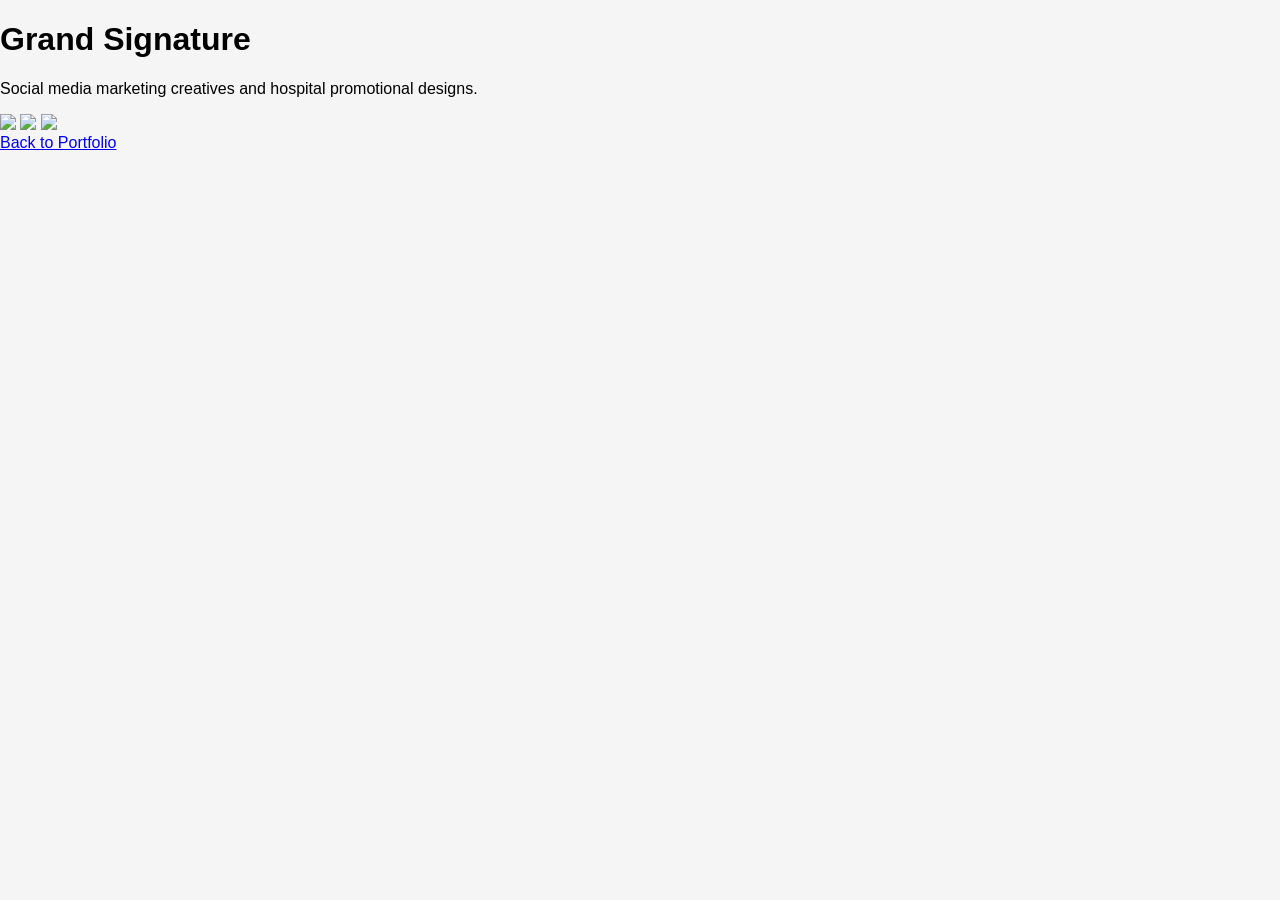
==== grand-signature.html @ 11a9f390 "Create grand-signature.html" ====
<!DOCTYPE html>
<html>

<head>

<title>Grand Signature Project</title>
<link rel="stylesheet" href="../style.css">

</head>

<body>

<h1>Grand Signature</h1>

<p>
Social media marketing creatives and hospital promotional designs.
</p>

<div class="gallery">

<img src="../images/grand1.png">
<img src="../images/grand2.png">
<img src="../images/grand3.png">

</div>

<a href="../index.html" class="btn">Back to Portfolio</a>

</body>

</html>
---- style.css ----
body{
font-family: Arial;
margin:0;
background:#f5f5f5;
}

header{
background:#111;
color:white;
padding:20px;
text-align:center;
}

nav a{
color:white;
margin:15px;
text-decoration:none;
}

.hero{
text-align:center;
padding:80px;
background:#4c6ef5;
color:white;
}

.hero button{
padding:10px 20px;
border:none;
background:white;
color:#4c6ef5;
font-weight:bold;
cursor:pointer;
}

section{
padding:50px;
text-align:center;
}

.skills{
display:flex;
justify-content:center;
flex-wrap:wrap;
gap:20px;
}

.card{
background:white;
padding:20px;
border-radius:10px;
box-shadow:0 3px 10px rgba(0,0,0,0.1);
}

.projects{
display:flex;
justify-content:center;
flex-wrap:wrap;
gap:20px;
}

.project-card{
background:white;
padding:20px;
width:250px;
border-radius:10px;
box-shadow:0 3px 10px rgba(0,0,0,0.1);
}

footer{
background:#111;
color:white;
padding:20px;
}
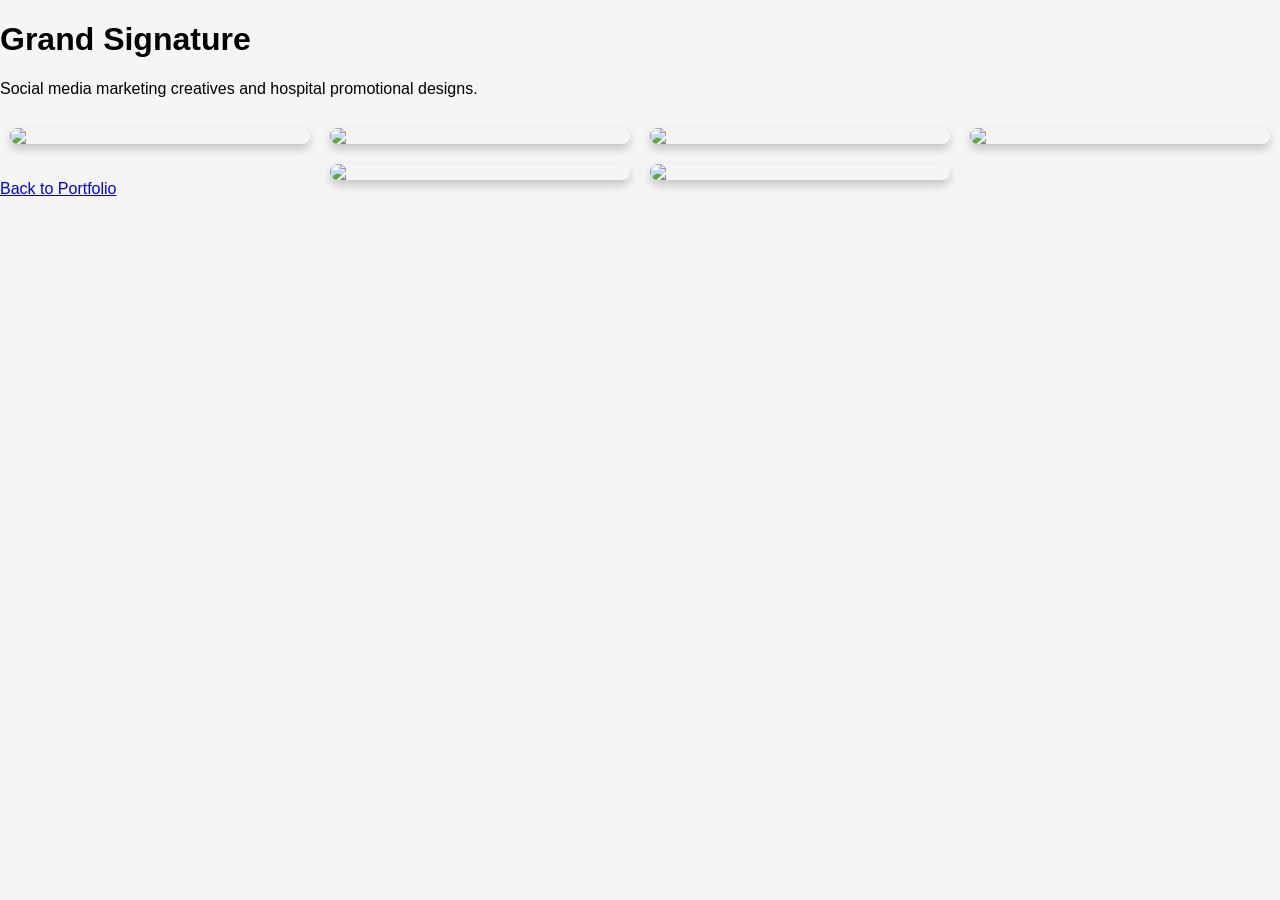
==== commit b9739abc: "Update gallery with new images Added additional images to the gallery section." ====
--- a/grand-signature.html
+++ b/grand-signature.html
@@ -18,9 +18,12 @@
 
 <div class="gallery">
 
-<img src="../images/grand1.png">
-<img src="../images/grand2.png">
-<img src="../images/grand3.png">
+<img src="../images/1.png">
+<img src="../images/2.png">
+<img src="../images/3.png">
+  <img src="../images/4.png">
+  <img src="../images/5.png">
+  <img src="../images/6.png">
 
 </div>
 
--- a/style.css
+++ b/style.css
@@ -16,7 +16,25 @@
 margin:15px;
 text-decoration:none;
 }
+.gallery{
+display:flex;
+flex-wrap:wrap;
+gap:20px;
+justify-content:center;
+margin-top:30px;
+}
 
+.gallery img{
+width:300px;
+border-radius:10px;
+box-shadow:0 5px 10px rgba(0,0,0,0.2);
+}
+
+.project-card img{
+width:100%;
+border-radius:10px;
+margin-bottom:10px;
+}
 .hero{
 text-align:center;
 padding:80px;
@@ -72,3 +90,4 @@
 color:white;
 padding:20px;
 }
+
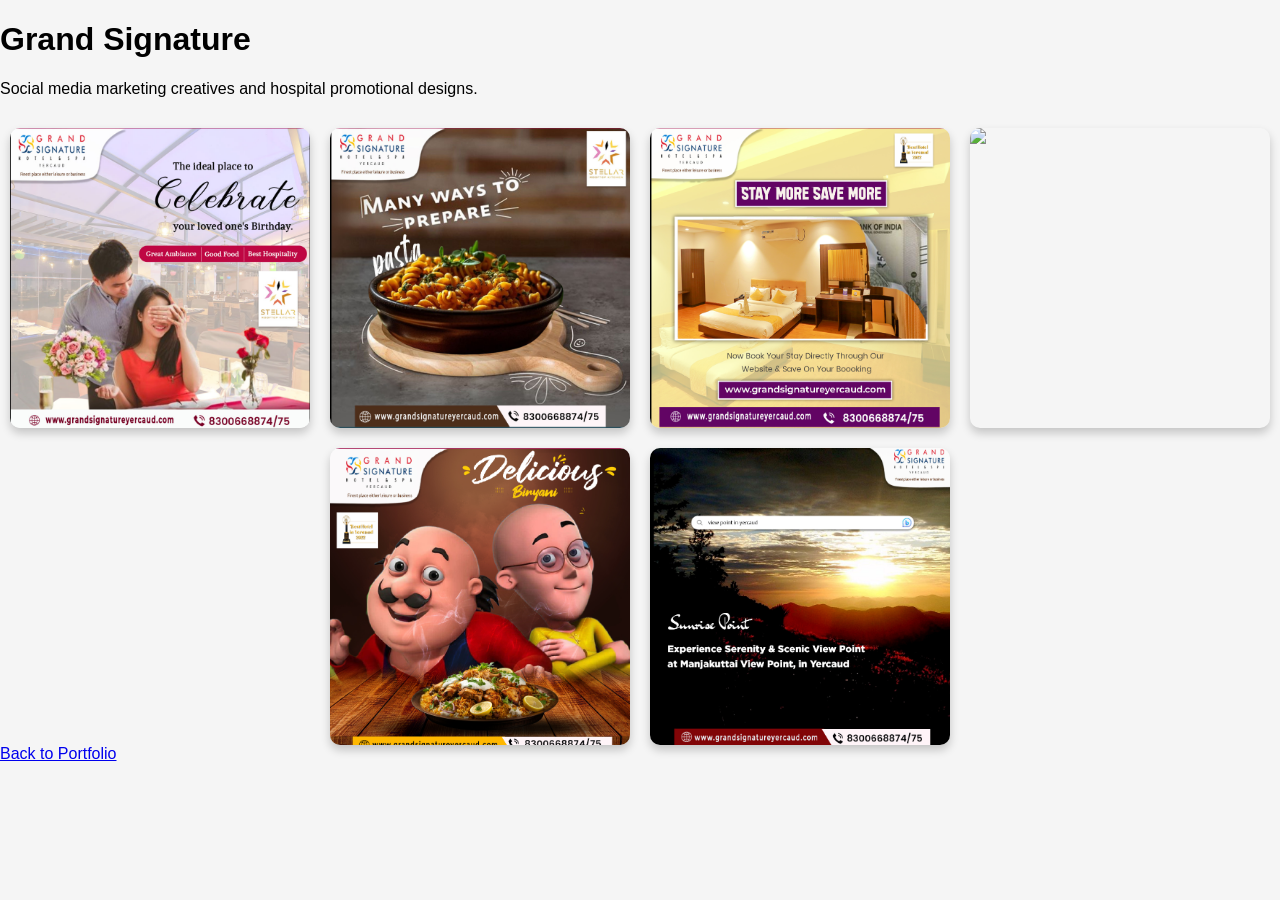
==== commit aa8c2b13: "Change image sources to relative paths Updated image source paths in the gallery section to use rela" ====
--- a/grand-signature.html
+++ b/grand-signature.html
@@ -18,12 +18,12 @@
 
 <div class="gallery">
 
-<img src="../images/1.png">
-<img src="../images/2.png">
-<img src="../images/3.png">
-  <img src="../images/4.png">
-  <img src="../images/5.png">
-  <img src="../images/6.png">
+<img src="1.png">
+<img src="2.png">
+<img src="3.png">
+  <img src="4.png">
+  <img src="5.png">
+  <img src="6.png">
 
 </div>
 
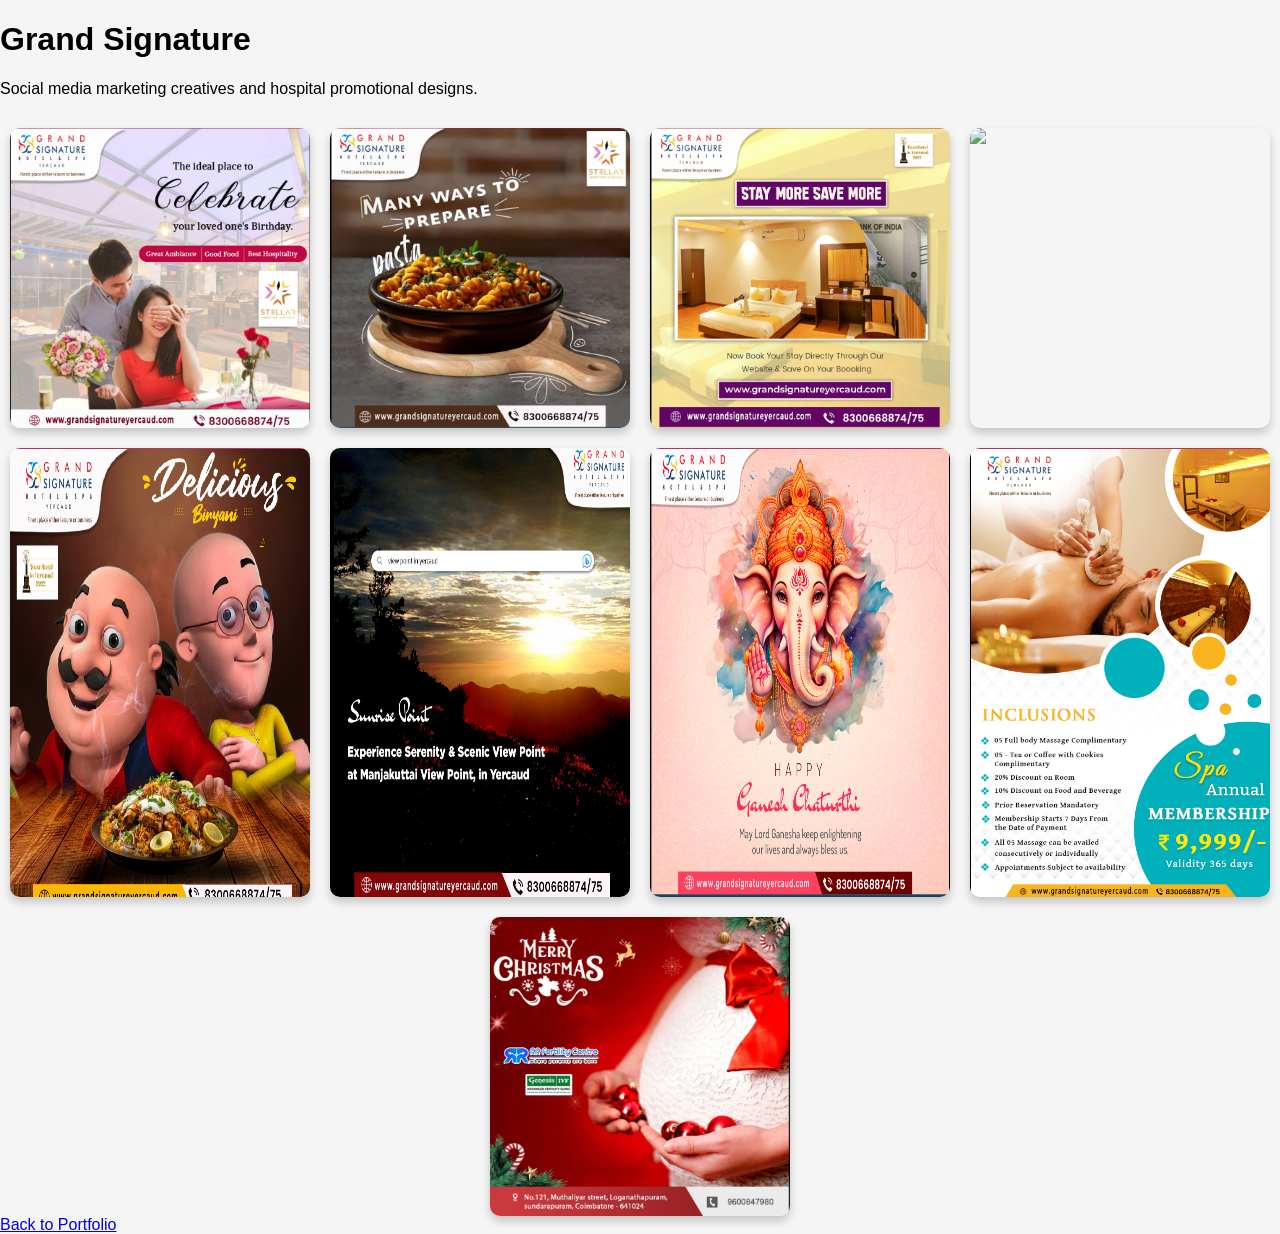
==== commit 5097c66a: "Add images 7, 8, and 9 to grand-signature.html" ====
--- a/grand-signature.html
+++ b/grand-signature.html
@@ -24,6 +24,9 @@
   <img src="4.png">
   <img src="5.png">
   <img src="6.png">
+   <img src="7.png">
+   <img src="8.png">
+   <img src="9.png">
 
 </div>
 
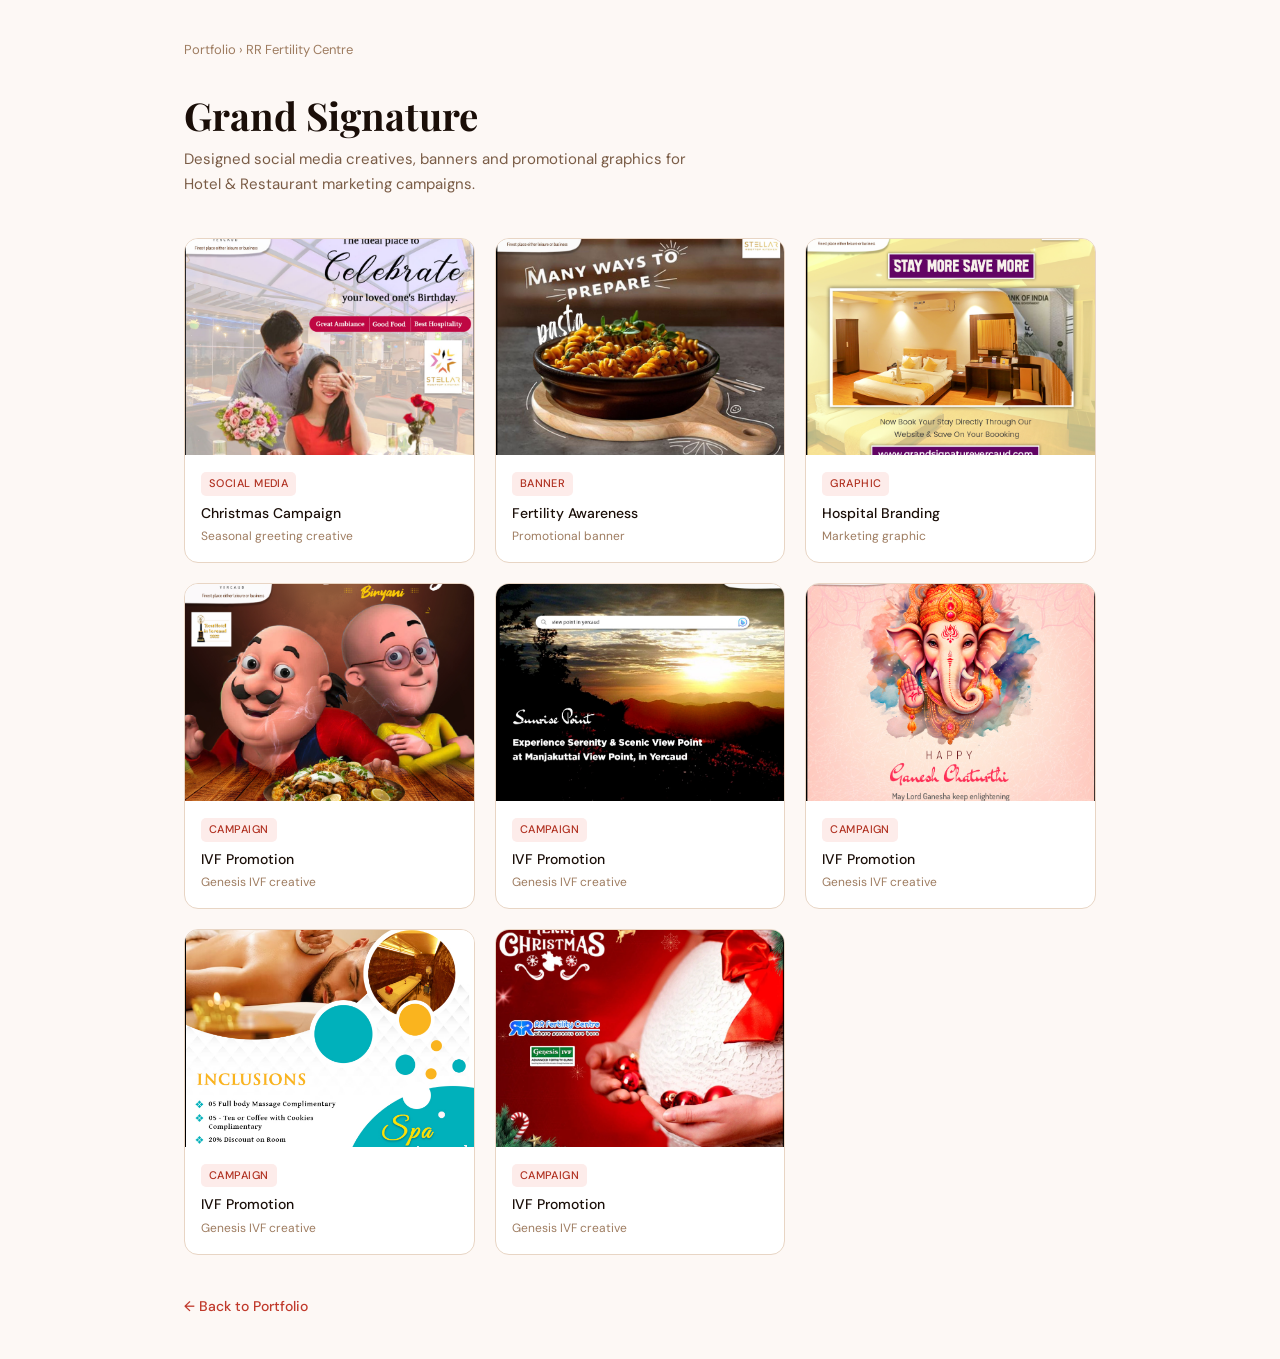
==== commit 2398587c: "Revise grand-signature.html for portfolio update Updated the HTML structure and added new content fo" ====
--- a/grand-signature.html
+++ b/grand-signature.html
@@ -1,37 +1,94 @@
 <!DOCTYPE html>
-<html>
+<html lang="en">
+<head>
+  <meta charset="UTF-8">
+  <meta name="viewport" content="width=device-width, initial-scale=1.0">
+  <title>Grand Signature – Portfolio</title>
+  <link rel="preconnect" href="https://fonts.googleapis.com">
+  <link href="https://fonts.googleapis.com/css2?family=Playfair+Display:wght@600&family=DM+Sans:wght@400;500&display=swap" rel="stylesheet">
+  <link rel="stylesheet" href="style.css">
+</head>
+<body>
+  <div class="page-wrap">
+    <div class="breadcrumb">
+      <a href="../index.html">Portfolio</a> › RR Fertility Centre
+    </div>
+    <div class="page-header">
+      <h1>Grand Signature</h1>
+      <p>Designed social media creatives, banners and promotional graphics for Hotel & Restaurant marketing campaigns.</p>
+    </div>
+    <div class="gallery">
+      <div class="card">
+        <img src="1.png" alt="Christmas Campaign" class="card-img">
+        <div class="card-body">
+          <span class="card-tag">Social Media</span>
+          <div class="card-title">Christmas Campaign</div>
+          <div class="card-sub">Seasonal greeting creative</div>
+        </div>
+      </div>
+      <div class="card">
+        <img src="2.png" alt="Fertility Awareness" class="card-img">
+        <div class="card-body">
+          <span class="card-tag">Banner</span>
+          <div class="card-title">Fertility Awareness</div>
+          <div class="card-sub">Promotional banner</div>
+        </div>
+      </div>
+      <div class="card">
+        <img src="3.png" alt="Hospital Branding" class="card-img">
+        <div class="card-body">
+          <span class="card-tag">Graphic</span>
+          <div class="card-title">Hospital Branding</div>
+          <div class="card-sub">Marketing graphic</div>
+        </div>
+      </div>
+      <div class="card">
+        <img src="5.png" alt="IVF Promotion" class="card-img">
+        <div class="card-body">
+          <span class="card-tag">Campaign</span>
+          <div class="card-title">IVF Promotion</div>
+          <div class="card-sub">Genesis IVF creative</div>
+        </div>
+      </div>
 
-<head>
+       <div class="card">
+        <img src="6.png" alt="IVF Promotion" class="card-img">
+        <div class="card-body">
+          <span class="card-tag">Campaign</span>
+          <div class="card-title">IVF Promotion</div>
+          <div class="card-sub">Genesis IVF creative</div>
+        </div>
+      </div>
 
-<title>Grand Signature Project</title>
-<link rel="stylesheet" href="../style.css">
+       <div class="card">
+        <img src="7.png" alt="IVF Promotion" class="card-img">
+        <div class="card-body">
+          <span class="card-tag">Campaign</span>
+          <div
+            class="card-title">IVF Promotion</div>
+          <div class="card-sub">Genesis IVF creative</div>
+        </div>
+      </div>
 
-</head>
+       <div class="card">
+        <img src="8.png" alt="IVF Promotion" class="card-img">
+        <div class="card-body">
+          <span class="card-tag">Campaign</span>
+          <div class="card-title">IVF Promotion</div>
+          <div class="card-sub">Genesis IVF creative</div>
+        </div>
+      </div>
 
-<body>
-
-<h1>Grand Signature</h1>
-
-<p>
-Social media marketing creatives and hospital promotional designs.
-</p>
-
-<div class="gallery">
-
-<img src="1.png">
-<img src="2.png">
-<img src="3.png">
-  <img src="4.png">
-  <img src="5.png">
-  <img src="6.png">
-   <img src="7.png">
-   <img src="8.png">
-   <img src="9.png">
-
-</div>
-
-<a href="../index.html" class="btn">Back to Portfolio</a>
-
+       <div class="card">
+        <img src="9.png" alt="IVF Promotion" class="card-img">
+        <div class="card-body">
+          <span class="card-tag">Campaign</span>
+          <div class="card-title">IVF Promotion</div>
+          <div class="card-sub">Genesis IVF creative</div>
+        </div>
+      </div>
+    </div>
+    <a class="back-link" href="../index.html">← Back to Portfolio</a>
+  </div>
 </body>
-
 </html>
--- a/style.css
+++ b/style.css
@@ -1,93 +1,394 @@
-body{
-font-family: Arial;
-margin:0;
-background:#f5f5f5;
-}
-
-header{
-background:#111;
-color:white;
-padding:20px;
-text-align:center;
-}
-
-nav a{
-color:white;
-margin:15px;
-text-decoration:none;
-}
-.gallery{
-display:flex;
-flex-wrap:wrap;
-gap:20px;
-justify-content:center;
-margin-top:30px;
-}
-
-.gallery img{
-width:300px;
-border-radius:10px;
-box-shadow:0 5px 10px rgba(0,0,0,0.2);
-}
-
-.project-card img{
-width:100%;
-border-radius:10px;
-margin-bottom:10px;
-}
-.hero{
-text-align:center;
-padding:80px;
-background:#4c6ef5;
-color:white;
-}
-
-.hero button{
-padding:10px 20px;
-border:none;
-background:white;
-color:#4c6ef5;
-font-weight:bold;
-cursor:pointer;
-}
-
-section{
-padding:50px;
-text-align:center;
-}
-
-.skills{
-display:flex;
-justify-content:center;
-flex-wrap:wrap;
-gap:20px;
-}
-
-.card{
-background:white;
-padding:20px;
-border-radius:10px;
-box-shadow:0 3px 10px rgba(0,0,0,0.1);
-}
-
-.projects{
-display:flex;
-justify-content:center;
-flex-wrap:wrap;
-gap:20px;
-}
-
-.project-card{
-background:white;
-padding:20px;
-width:250px;
-border-radius:10px;
-box-shadow:0 3px 10px rgba(0,0,0,0.1);
-}
-
-footer{
-background:#111;
-color:white;
-padding:20px;
-}
-
+/* ============================================
+   PORTFOLIO — UNIFIED STYLESHEET
+   ============================================ */
+
+@import url('https://fonts.googleapis.com/css2?family=Playfair+Display:wght@600;700&family=DM+Sans:wght@400;500;600&display=swap');
+
+/* ── Reset & Base ── */
+* {
+  margin: 0;
+  padding: 0;
+  box-sizing: border-box;
+}
+
+body {
+  font-family: 'DM Sans', Arial, sans-serif;
+  background: #fdf8f5;
+  color: #2a1a0e;
+  line-height: 1.6;
+}
+
+/* ── Header ── */
+header {
+  background: #1a0e08;
+  color: white;
+  text-align: center;
+  padding: 22px 20px;
+  position: sticky;
+  top: 0;
+  z-index: 100;
+}
+
+header h1,
+header .site-title {
+  font-family: 'Playfair Display', serif;
+  font-size: 1.5rem;
+  font-weight: 700;
+  letter-spacing: 0.01em;
+}
+
+/* ── Nav ── */
+nav {
+  margin-top: 10px;
+}
+
+nav a {
+  color: rgba(255, 255, 255, 0.75);
+  margin: 0 12px;
+  text-decoration: none;
+  font-weight: 500;
+  font-size: 14px;
+  letter-spacing: 0.03em;
+  transition: color 0.2s;
+}
+
+nav a:hover {
+  color: #f4a57a;
+}
+
+/* ── Hero ── */
+.hero {
+  background: linear-gradient(135deg, #c0392b 0%, #8b1a0a 60%, #1a0e08 100%);
+  color: white;
+  text-align: center;
+  padding: 100px 20px;
+}
+
+.hero h2 {
+  font-family: 'Playfair Display', serif;
+  font-size: 3rem;
+  font-weight: 700;
+  line-height: 1.15;
+  margin-bottom: 16px;
+}
+
+.hero p {
+  font-size: 16px;
+  opacity: 0.85;
+  max-width: 500px;
+  margin: 0 auto 28px;
+  line-height: 1.7;
+}
+
+.hero .btn {
+  background: white;
+  color: #c0392b;
+  padding: 12px 28px;
+  border-radius: 6px;
+  font-weight: 600;
+  font-size: 14px;
+  text-decoration: none;
+  display: inline-block;
+  transition: transform 0.2s, box-shadow 0.2s;
+}
+
+.hero .btn:hover {
+  transform: translateY(-2px);
+  box-shadow: 0 8px 20px rgba(0, 0, 0, 0.2);
+}
+
+/* ── Section wrapper ── */
+section {
+  padding: 70px 40px;
+  text-align: center;
+  max-width: 1100px;
+  margin: 0 auto;
+}
+
+section h2 {
+  font-family: 'Playfair Display', serif;
+  font-size: 2rem;
+  color: #1a0e08;
+  margin-bottom: 8px;
+}
+
+section .section-sub {
+  font-size: 15px;
+  color: #9e7c60;
+  margin-bottom: 40px;
+}
+
+/* ── Skills ── */
+.skills {
+  display: flex;
+  justify-content: center;
+  flex-wrap: wrap;
+  gap: 18px;
+}
+
+/* skill card — renamed to .skill-card to avoid conflict with .card */
+.skill-card {
+  background: white;
+  padding: 22px 18px;
+  width: 140px;
+  border-radius: 12px;
+  border: 0.5px solid #e8d5c4;
+  box-shadow: 0 2px 8px rgba(180, 80, 40, 0.06);
+  font-size: 14px;
+  font-weight: 500;
+  color: #2a1a0e;
+  transition: transform 0.2s, box-shadow 0.2s;
+}
+
+.skill-card:hover {
+  transform: translateY(-4px);
+  box-shadow: 0 8px 20px rgba(180, 80, 40, 0.12);
+}
+
+.skill-card .skill-icon {
+  font-size: 28px;
+  margin-bottom: 10px;
+  display: block;
+}
+
+/* ── Projects grid ── */
+.projects {
+  display: flex;
+  flex-wrap: wrap;
+  justify-content: center;
+  gap: 24px;
+}
+
+.project-card {
+  background: white;
+  width: 260px;
+  padding: 24px 20px;
+  border-radius: 14px;
+  border: 0.5px solid #e8d5c4;
+  box-shadow: 0 2px 8px rgba(180, 80, 40, 0.06);
+  text-align: left;
+  transition: transform 0.22s ease, box-shadow 0.22s ease;
+}
+
+.project-card:hover {
+  transform: translateY(-5px);
+  box-shadow: 0 12px 32px rgba(180, 80, 40, 0.12);
+}
+
+.project-card img {
+  width: 100%;
+  aspect-ratio: 16 / 9;
+  object-fit: cover;
+  border-radius: 8px;
+  display: block;
+  margin-bottom: 14px;
+}
+
+.project-card h3 {
+  font-size: 15px;
+  font-weight: 600;
+  color: #1a0e08;
+  margin-bottom: 6px;
+}
+
+.project-card p {
+  font-size: 13px;
+  color: #7a5c46;
+  line-height: 1.6;
+  margin-bottom: 14px;
+}
+
+/* ── Buttons ── */
+.btn {
+  display: inline-block;
+  background: #c0392b;
+  color: white;
+  padding: 10px 18px;
+  border-radius: 6px;
+  font-size: 13px;
+  font-weight: 500;
+  text-decoration: none;
+  transition: background 0.2s, transform 0.2s;
+}
+
+.btn:hover {
+  background: #a93226;
+  transform: translateY(-1px);
+}
+
+/* ── Footer ── */
+footer {
+  background: #1a0e08;
+  color: rgba(255, 255, 255, 0.7);
+  text-align: center;
+  padding: 28px 20px;
+  font-size: 13px;
+  margin-top: 40px;
+}
+
+footer a {
+  color: #f4a57a;
+  text-decoration: none;
+}
+
+/* ============================================
+   PROJECT DETAIL PAGES (e.g. RR Fertility)
+   ============================================ */
+
+.page-wrap {
+  max-width: 960px;
+  margin: 0 auto;
+  padding: 2.5rem 1.5rem;
+}
+
+/* Breadcrumb */
+.breadcrumb {
+  font-size: 13px;
+  color: #9e7c60;
+  margin-bottom: 2rem;
+}
+
+.breadcrumb a {
+  color: #9e7c60;
+  text-decoration: none;
+}
+
+.breadcrumb a:hover {
+  color: #c0392b;
+}
+
+/* Page header */
+.page-header {
+  margin-bottom: 2.5rem;
+}
+
+.page-header h1 {
+  font-family: 'Playfair Display', serif;
+  font-size: 2.4rem;
+  color: #1a0e08;
+  line-height: 1.15;
+}
+
+.page-header p {
+  margin-top: 0.6rem;
+  font-size: 15px;
+  color: #7a5c46;
+  max-width: 520px;
+  line-height: 1.7;
+}
+
+/* Gallery grid — project image cards */
+.gallery {
+  display: grid;
+  grid-template-columns: repeat(auto-fill, minmax(220px, 1fr));
+  gap: 20px;
+  justify-content: center;
+  margin-top: 0;
+}
+
+/* Card — project detail image card */
+.card {
+  background: #fff;
+  border-radius: 14px;
+  overflow: hidden;
+  border: 0.5px solid #e8d5c4;
+  transition: transform 0.22s ease, box-shadow 0.22s ease;
+  cursor: pointer;
+}
+
+.card:hover {
+  transform: translateY(-5px);
+  box-shadow: 0 12px 32px rgba(180, 80, 40, 0.12);
+}
+
+/* Card image */
+.card-img {
+  width: 100%;
+  aspect-ratio: 4 / 3;
+  object-fit: cover;
+  display: block;
+}
+
+/* Card body */
+.card-body {
+  padding: 14px 16px 16px;
+}
+
+.card-tag {
+  display: inline-block;
+  font-size: 11px;
+  font-weight: 500;
+  letter-spacing: 0.04em;
+  text-transform: uppercase;
+  background: #fdecea;
+  color: #b03020;
+  border-radius: 5px;
+  padding: 3px 8px;
+  margin-bottom: 8px;
+}
+
+.card-title {
+  font-size: 14px;
+  font-weight: 500;
+  color: #1a0e08;
+  line-height: 1.4;
+}
+
+.card-sub {
+  font-size: 12px;
+  color: #9e7c60;
+  margin-top: 4px;
+}
+
+/* Back link */
+.back-link {
+  display: inline-flex;
+  align-items: center;
+  gap: 6px;
+  margin-top: 2.5rem;
+  font-size: 14px;
+  font-weight: 500;
+  color: #c0392b;
+  text-decoration: none;
+  transition: gap 0.2s;
+}
+
+.back-link:hover {
+  gap: 10px;
+}
+
+/* Divider */
+hr.divider {
+  border: none;
+  border-top: 0.5px solid #e8d5c4;
+  margin: 2rem 0;
+}
+
+/* ── Responsive ── */
+@media (max-width: 768px) {
+  .hero h2 {
+    font-size: 2rem;
+  }
+
+  section {
+    padding: 50px 20px;
+  }
+
+  .projects {
+    flex-direction: column;
+    align-items: center;
+  }
+
+  .project-card {
+    width: 100%;
+    max-width: 400px;
+  }
+
+  .gallery {
+    grid-template-columns: repeat(auto-fill, minmax(160px, 1fr));
+  }
+
+  .page-header h1 {
+    font-size: 1.8rem;
+  }
+}
